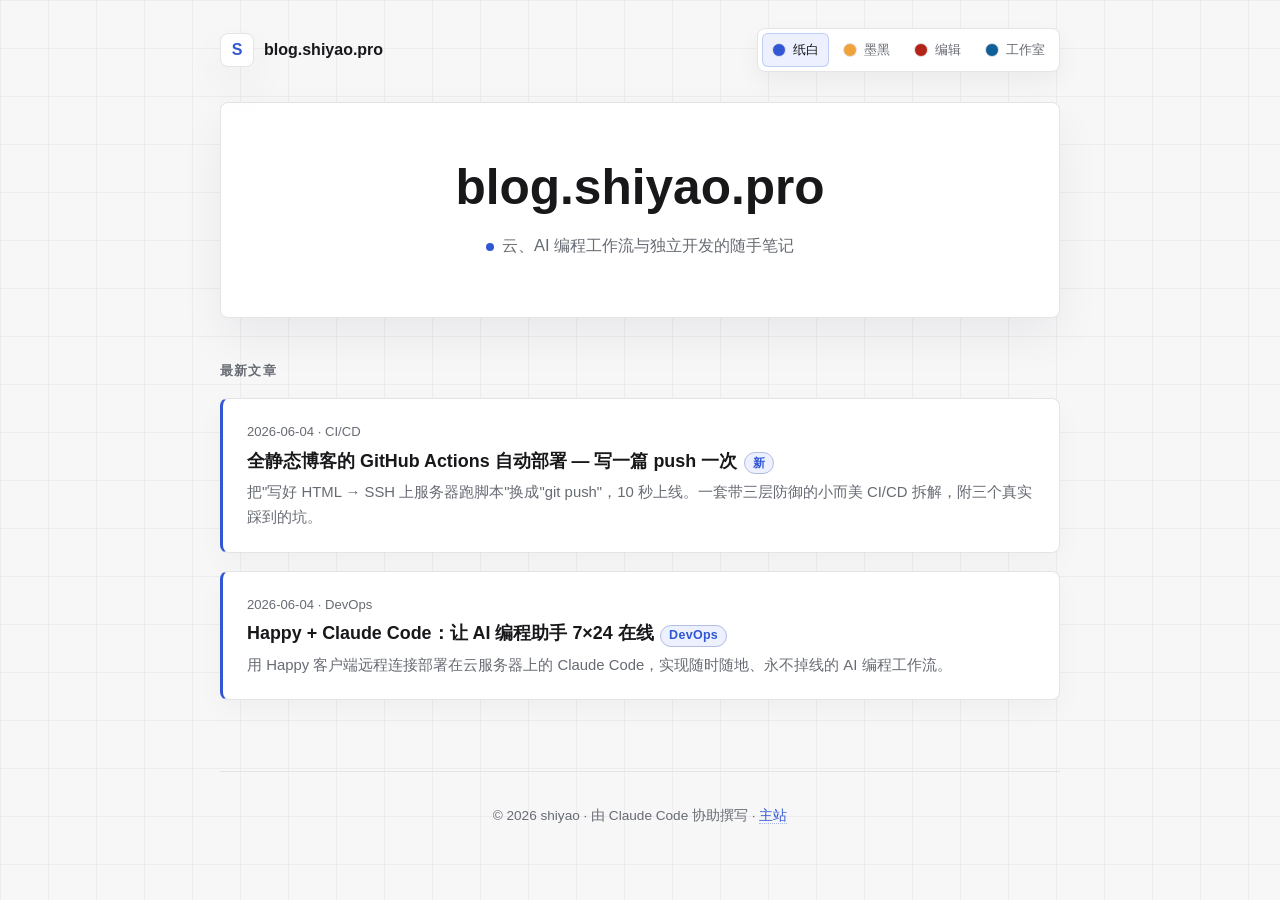
==== index.html @ 34e62436 "style: add blog theme switcher" ====
<!DOCTYPE html>
<html lang="zh-CN">
<head>
  <meta charset="UTF-8">
  <meta name="viewport" content="width=device-width, initial-scale=1.0">
  <title>blog.shiyao.pro · 文章列表</title>
  <meta name="description" content="shiyao 的技术博客 — 关于云、AI 编程工作流、独立开发的随手笔记。">
  <script>
    (() => {
      try {
        const theme = localStorage.getItem("blog-shiyao-theme") || "paper";
        document.documentElement.dataset.theme = theme;
      } catch {
        document.documentElement.dataset.theme = "paper";
      }
    })();
  </script>
  <link rel="stylesheet" href="theme.css?v=20260604-theme">
</head>
<body class="home">
  <div class="container">
    <nav class="site-nav" aria-label="站点导航">
      <a class="site-brand" href="/">blog.shiyao.pro</a>
      <div class="theme-switcher" aria-label="主题切换">
        <button class="theme-button" type="button" data-theme-choice="paper" aria-pressed="true">
          <span class="swatch" style="--swatch: #3157d5"></span>纸白
        </button>
        <button class="theme-button" type="button" data-theme-choice="ink" aria-pressed="false">
          <span class="swatch" style="--swatch: #f0a33a"></span>墨黑
        </button>
        <button class="theme-button" type="button" data-theme-choice="signal" aria-pressed="false">
          <span class="swatch" style="--swatch: #b42318"></span>编辑
        </button>
        <button class="theme-button" type="button" data-theme-choice="studio" aria-pressed="false">
          <span class="swatch" style="--swatch: #0f5f99"></span>工作室
        </button>
      </div>
    </nav>

    <header>
      <h1>blog.shiyao.pro</h1>
      <p class="tagline"><span class="dot"></span>云、AI 编程工作流与独立开发的随手笔记</p>
    </header>

    <div class="section-title">最新文章</div>

    <ul class="post-list">
      <li>
        <a class="post" href="blog-ci-github-actions.html">
          <div class="post-meta">2026-06-04 · CI/CD</div>
          <div class="post-title">全静态博客的 GitHub Actions 自动部署 — 写一篇 push 一次<span class="tag">新</span></div>
          <div class="post-summary">把"写好 HTML → SSH 上服务器跑脚本"换成"git push"，10 秒上线。一套带三层防御的小而美 CI/CD 拆解，附三个真实踩到的坑。</div>
        </a>
      </li>

      <li>
        <a class="post" href="happy-claude-247.html">
          <div class="post-meta">2026-06-04 · DevOps</div>
          <div class="post-title">Happy + Claude Code：让 AI 编程助手 7×24 在线<span class="tag">DevOps</span></div>
          <div class="post-summary">用 Happy 客户端远程连接部署在云服务器上的 Claude Code，实现随时随地、永不掉线的 AI 编程工作流。</div>
        </a>
      </li>
    </ul>

    <footer>
      <p>© 2026 shiyao · 由 Claude Code 协助撰写 · <a href="https://shiyao.pro">主站</a></p>
    </footer>
  </div>

  <script>
    (() => {
      const storageKey = "blog-shiyao-theme";
      const themes = new Set(["paper", "ink", "signal", "studio"]);
      const buttons = [...document.querySelectorAll("[data-theme-choice]")];
      const setTheme = (theme) => {
        const nextTheme = themes.has(theme) ? theme : "paper";
        document.documentElement.dataset.theme = nextTheme;
        try {
          localStorage.setItem(storageKey, nextTheme);
        } catch {}
        buttons.forEach((button) => {
          button.setAttribute("aria-pressed", String(button.dataset.themeChoice === nextTheme));
        });
      };

      let initialTheme = "paper";
      try {
        initialTheme = localStorage.getItem(storageKey) || "paper";
      } catch {}
      setTheme(initialTheme);
      buttons.forEach((button) => {
        button.addEventListener("click", () => setTheme(button.dataset.themeChoice));
      });
    })();
  </script>
</body>
</html>
---- theme.css ----
:root,
:root[data-theme="paper"] {
  --bg: #f7f7f8;
  --paper: #ffffff;
  --panel: #fbfbfc;
  --ink: #18181b;
  --muted: #676b73;
  --line: #e4e4e7;
  --accent: #3157d5;
  --accent-soft: #edf1ff;
  --warn: #b45309;
  --warn-soft: #fff7ed;
  --grid: rgba(228, 228, 231, 0.58);
  --shadow: 0 20px 45px rgba(24, 24, 27, 0.06);
  color-scheme: light;
}

:root[data-theme="ink"] {
  --bg: #101011;
  --paper: #171719;
  --panel: #1f1f23;
  --ink: #f4f4f5;
  --muted: #a5a5ad;
  --line: #303039;
  --accent: #f0a33a;
  --accent-soft: #2a2317;
  --warn: #fb923c;
  --warn-soft: #271b12;
  --grid: rgba(82, 82, 91, 0.3);
  --shadow: 0 24px 60px rgba(0, 0, 0, 0.28);
  color-scheme: dark;
}

:root[data-theme="signal"] {
  --bg: #fafafa;
  --paper: #ffffff;
  --panel: #f7f7f7;
  --ink: #171412;
  --muted: #6c625d;
  --line: #e4dfda;
  --accent: #b42318;
  --accent-soft: #fff1ef;
  --warn: #b45309;
  --warn-soft: #fff7ed;
  --grid: rgba(223, 218, 212, 0.66);
  --shadow: 0 20px 45px rgba(80, 52, 42, 0.07);
  color-scheme: light;
}

:root[data-theme="studio"] {
  --bg: #f4f6fb;
  --paper: #ffffff;
  --panel: #f0f3f8;
  --ink: #151927;
  --muted: #667085;
  --line: #dbe1ea;
  --accent: #0f5f99;
  --accent-soft: #e8f3fb;
  --warn: #a15c07;
  --warn-soft: #fff8e8;
  --grid: rgba(203, 213, 225, 0.58);
  --shadow: 0 22px 48px rgba(32, 48, 76, 0.08);
  color-scheme: light;
}

*, *::before, *::after {
  box-sizing: border-box;
}

html {
  scroll-behavior: smooth;
}

body {
  margin: 0;
  min-height: 100vh;
  padding: 28px 16px 48px;
  color: var(--ink);
  background:
    linear-gradient(90deg, var(--grid) 1px, transparent 1px),
    linear-gradient(180deg, var(--grid) 1px, transparent 1px),
    var(--bg);
  background-size: 48px 48px;
  font-family: ui-sans-serif, -apple-system, BlinkMacSystemFont, "PingFang SC",
    "Microsoft YaHei", "Segoe UI", Arial, sans-serif;
  line-height: 1.72;
}

a {
  color: var(--accent);
  text-decoration: none;
  border-bottom: 1px dotted color-mix(in srgb, var(--accent) 40%, transparent);
}

a:hover {
  border-bottom-style: solid;
}

.container {
  width: min(100%, 900px);
  margin: 0 auto;
}

.home .container {
  max-width: 840px;
}

.site-nav {
  display: flex;
  align-items: center;
  justify-content: space-between;
  gap: 18px;
  margin-bottom: 30px;
}

.site-brand {
  display: inline-flex;
  align-items: center;
  gap: 10px;
  color: var(--ink);
  border: 0;
  font-weight: 700;
}

.site-brand::before {
  content: "S";
  width: 34px;
  height: 34px;
  display: grid;
  place-items: center;
  border: 1px solid var(--line);
  border-radius: 8px;
  background: var(--paper);
  color: var(--accent);
  box-shadow: var(--shadow);
}

.theme-switcher {
  display: inline-flex;
  align-items: center;
  gap: 4px;
  padding: 4px;
  border: 1px solid var(--line);
  border-radius: 8px;
  background: var(--paper);
  box-shadow: 0 10px 24px rgba(24, 24, 27, 0.05);
}

.theme-button {
  display: inline-flex;
  align-items: center;
  gap: 7px;
  min-height: 34px;
  padding: 0 10px;
  border: 0;
  border-radius: 6px;
  background: transparent;
  color: var(--muted);
  font: inherit;
  font-size: 13px;
  cursor: pointer;
}

.theme-button:hover,
.theme-button[aria-pressed="true"] {
  background: var(--accent-soft);
  color: var(--ink);
}

.theme-button[aria-pressed="true"] {
  box-shadow: inset 0 0 0 1px color-mix(in srgb, var(--accent) 24%, transparent);
}

.swatch {
  width: 14px;
  height: 14px;
  border: 1px solid var(--line);
  border-radius: 50%;
  background: var(--swatch);
}

header {
  margin-bottom: 42px;
  padding: clamp(34px, 6vw, 58px);
  border: 1px solid var(--line);
  border-radius: 8px;
  background: var(--paper);
  box-shadow: var(--shadow);
  text-align: center;
}

h1 {
  margin: 0;
  color: var(--ink);
  font-size: clamp(2rem, 5vw, 3.1rem);
  line-height: 1.08;
  letter-spacing: 0;
}

.tagline,
.subtitle {
  max-width: 720px;
  margin: 16px auto 0;
  color: var(--muted);
  font-size: 1.03rem;
}

.meta {
  margin-top: 18px;
  color: var(--muted);
  font-size: 0.88rem;
}

.dot {
  display: inline-block;
  width: 8px;
  height: 8px;
  margin-right: 8px;
  border-radius: 50%;
  background: var(--accent);
}

.badge,
.tag {
  display: inline-block;
  border: 1px solid color-mix(in srgb, var(--accent) 28%, var(--line));
  border-radius: 999px;
  background: var(--accent-soft);
  color: var(--accent);
  font-size: 0.78rem;
  font-weight: 700;
  letter-spacing: 0.3px;
}

.badge {
  padding: 0.32rem 0.9rem;
  margin-bottom: 18px;
}

.tag {
  padding: 0.1rem 0.5rem;
  margin-left: 0.4rem;
}

.section-title {
  margin: 34px 0 16px;
  color: var(--muted);
  font-size: 0.82rem;
  font-weight: 700;
  letter-spacing: 1.2px;
  text-transform: uppercase;
}

.post-list {
  display: grid;
  gap: 12px;
  padding: 0;
  list-style: none;
}

.post {
  display: block;
  padding: 22px 24px;
  border: 1px solid var(--line);
  border-left: 3px solid var(--accent);
  border-radius: 8px;
  background: var(--paper);
  color: inherit;
  box-shadow: 0 10px 28px rgba(24, 24, 27, 0.035);
  transition: transform 160ms ease, border-color 160ms ease, background 160ms ease;
}

.post:hover {
  transform: translateY(-2px);
  border-color: color-mix(in srgb, var(--accent) 36%, var(--line));
  background: var(--panel);
}

.post-meta {
  margin-bottom: 5px;
  color: var(--muted);
  font-size: 0.82rem;
}

.post-title {
  margin-bottom: 6px;
  color: var(--ink);
  font-size: 1.12rem;
  font-weight: 700;
  line-height: 1.35;
}

.post-summary {
  color: var(--muted);
  font-size: 0.93rem;
  line-height: 1.65;
}

h2 {
  margin: 2.5rem 0 1rem;
  padding-left: 0.9rem;
  border-left: 3px solid var(--accent);
  color: var(--ink);
  font-size: 1.45rem;
  letter-spacing: 0;
}

h3 {
  margin: 1.5rem 0 0.6rem;
  color: var(--accent);
  font-size: 1.13rem;
}

h4 {
  margin: 0 0 0.4rem;
  color: var(--accent);
  font-size: 1rem;
}

p {
  margin: 0 0 1rem;
  color: color-mix(in srgb, var(--ink) 88%, var(--muted));
}

strong {
  color: var(--ink);
}

ul, ol {
  margin: 0 0 1rem;
  padding-left: 1.4rem;
}

li {
  margin-bottom: 0.4rem;
  color: color-mix(in srgb, var(--ink) 88%, var(--muted));
}

li::marker {
  color: var(--accent);
}

.card {
  margin: 1.2rem 0;
  padding: 1.4rem;
  border: 1px solid var(--line);
  border-radius: 8px;
  background: var(--paper);
  box-shadow: 0 12px 30px rgba(24, 24, 27, 0.04);
}

.card.highlight {
  border-color: color-mix(in srgb, var(--accent) 28%, var(--line));
  background: var(--accent-soft);
}

.card.warn,
.pitfall {
  border-color: color-mix(in srgb, var(--warn) 32%, var(--line));
  background: var(--warn-soft);
}

table {
  width: 100%;
  margin: 1rem 0;
  border-collapse: collapse;
  font-size: 0.95rem;
}

th,
td {
  padding: 0.72rem 0.9rem;
  border-bottom: 1px solid var(--line);
  text-align: left;
  vertical-align: top;
}

th {
  color: var(--accent);
  font-weight: 700;
}

code {
  border-radius: 4px;
  background: color-mix(in srgb, var(--ink) 9%, transparent);
  color: var(--ink);
  font-family: "JetBrains Mono", "Fira Code", Consolas, Monaco, monospace;
  font-size: 0.9em;
  padding: 0.08rem 0.36rem;
}

pre {
  margin: 1rem 0;
  padding: 1rem 1.15rem;
  overflow-x: auto;
  border: 1px solid var(--line);
  border-radius: 8px;
  background: color-mix(in srgb, var(--ink) 7%, var(--paper));
  font-size: 0.88rem;
  line-height: 1.58;
}

pre code {
  padding: 0;
  background: transparent;
}

.flow {
  display: flex;
  align-items: center;
  justify-content: space-between;
  gap: 0.5rem;
  flex-wrap: wrap;
  margin: 1.5rem 0;
  padding: 1.1rem;
  border: 1px solid var(--line);
  border-radius: 8px;
  background: var(--panel);
}

.flow-item {
  flex: 1;
  min-width: 110px;
  padding: 0.85rem 0.55rem;
  border-radius: 8px;
  background: var(--paper);
  text-align: center;
  font-size: 0.9rem;
}

.flow-item .emoji {
  display: block;
  margin-bottom: 0.3rem;
  font-size: 1.45rem;
}

.flow-arrow {
  color: var(--accent);
  font-size: 1.2rem;
}

.feature-grid {
  display: grid;
  grid-template-columns: repeat(auto-fit, minmax(220px, 1fr));
  gap: 1rem;
  margin: 1.5rem 0;
}

.feature {
  padding: 1.1rem;
  border: 1px solid var(--line);
  border-left: 3px solid var(--accent);
  border-radius: 8px;
  background: var(--paper);
}

.feature p {
  margin: 0;
  color: var(--muted);
  font-size: 0.9rem;
}

.pitfall {
  margin: 1rem 0;
  padding: 1rem 1.2rem;
  border-left: 3px solid var(--warn);
  border-radius: 0 8px 8px 0;
}

.pitfall .label {
  display: inline-block;
  margin-bottom: 0.5rem;
  padding: 0.15rem 0.6rem;
  border-radius: 4px;
  background: color-mix(in srgb, var(--warn) 14%, transparent);
  color: var(--warn);
  font-size: 0.78rem;
}

.empty {
  padding: 2rem;
  color: var(--muted);
  text-align: center;
  font-style: italic;
}

footer {
  margin-top: 4rem;
  padding-top: 2rem;
  border-top: 1px solid var(--line);
  color: var(--muted);
  text-align: center;
  font-size: 0.85rem;
}

footer p {
  color: var(--muted);
}

@media (max-width: 700px) {
  body {
    padding: 18px 12px 38px;
  }

  .site-nav {
    align-items: flex-start;
    flex-direction: column;
  }

  .theme-switcher {
    width: 100%;
    overflow-x: auto;
  }

  .theme-button {
    white-space: nowrap;
  }

  header {
    padding: 28px 22px;
  }

  .flow {
    flex-direction: column;
  }

  .flow-arrow {
    transform: rotate(90deg);
  }
}
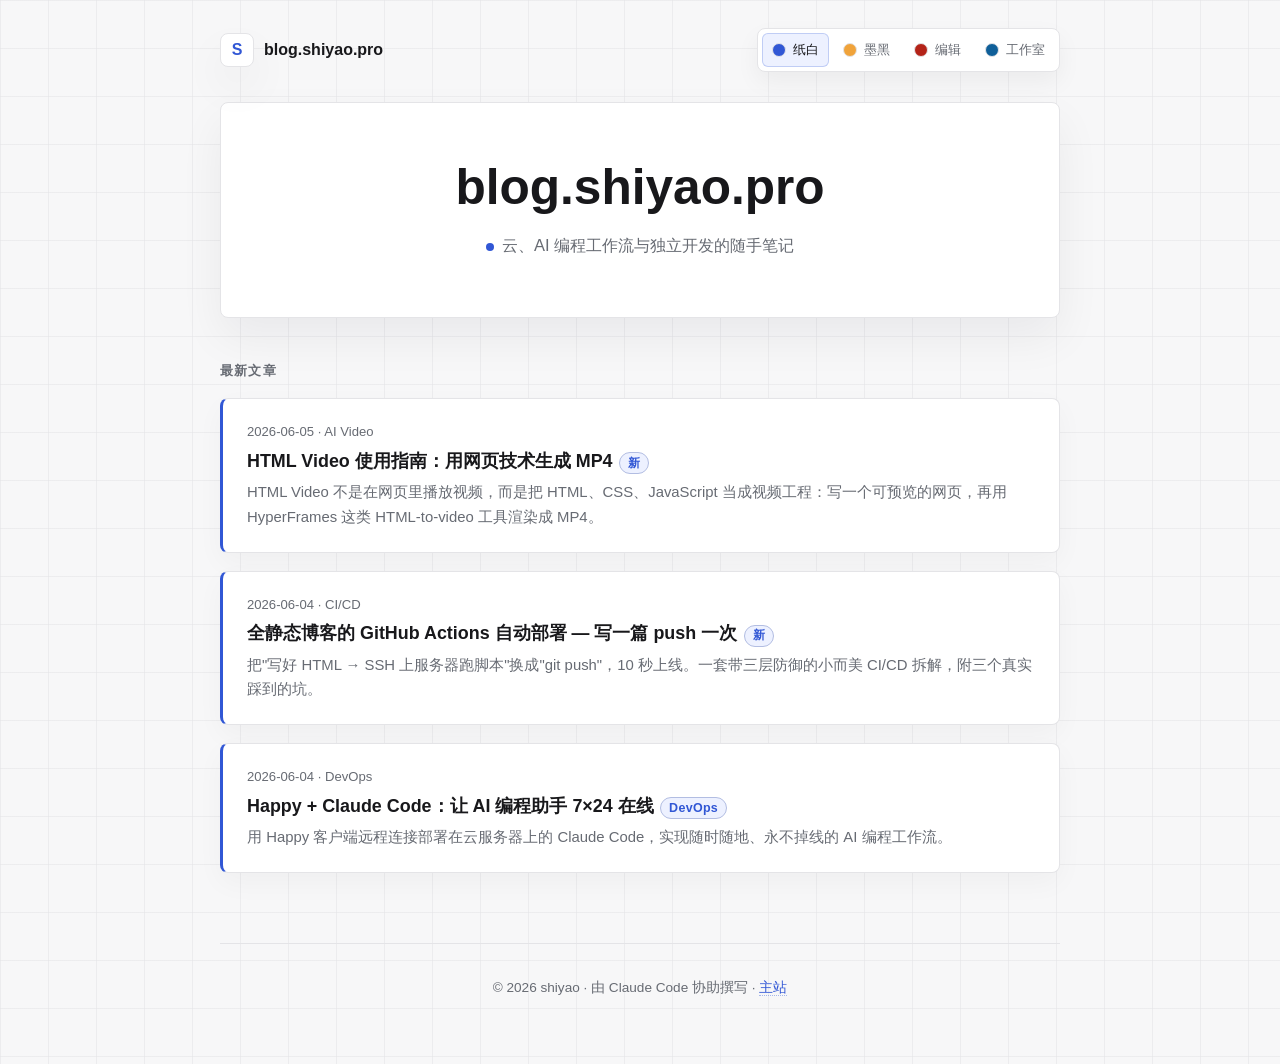
==== commit 18043980: "post: HTML Video 使用指南" ====
--- a/index.html
+++ b/index.html
@@ -45,6 +45,14 @@
     <div class="section-title">最新文章</div>
 
     <ul class="post-list">
+      <li>
+        <a class="post" href="html-video-guide.html">
+          <div class="post-meta">2026-06-05 · AI Video</div>
+          <div class="post-title">HTML Video 使用指南：用网页技术生成 MP4<span class="tag">新</span></div>
+          <div class="post-summary">HTML Video 不是在网页里播放视频，而是把 HTML、CSS、JavaScript 当成视频工程：写一个可预览的网页，再用 HyperFrames 这类 HTML-to-video 工具渲染成 MP4。</div>
+        </a>
+      </li>
+
       <li>
         <a class="post" href="blog-ci-github-actions.html">
           <div class="post-meta">2026-06-04 · CI/CD</div>
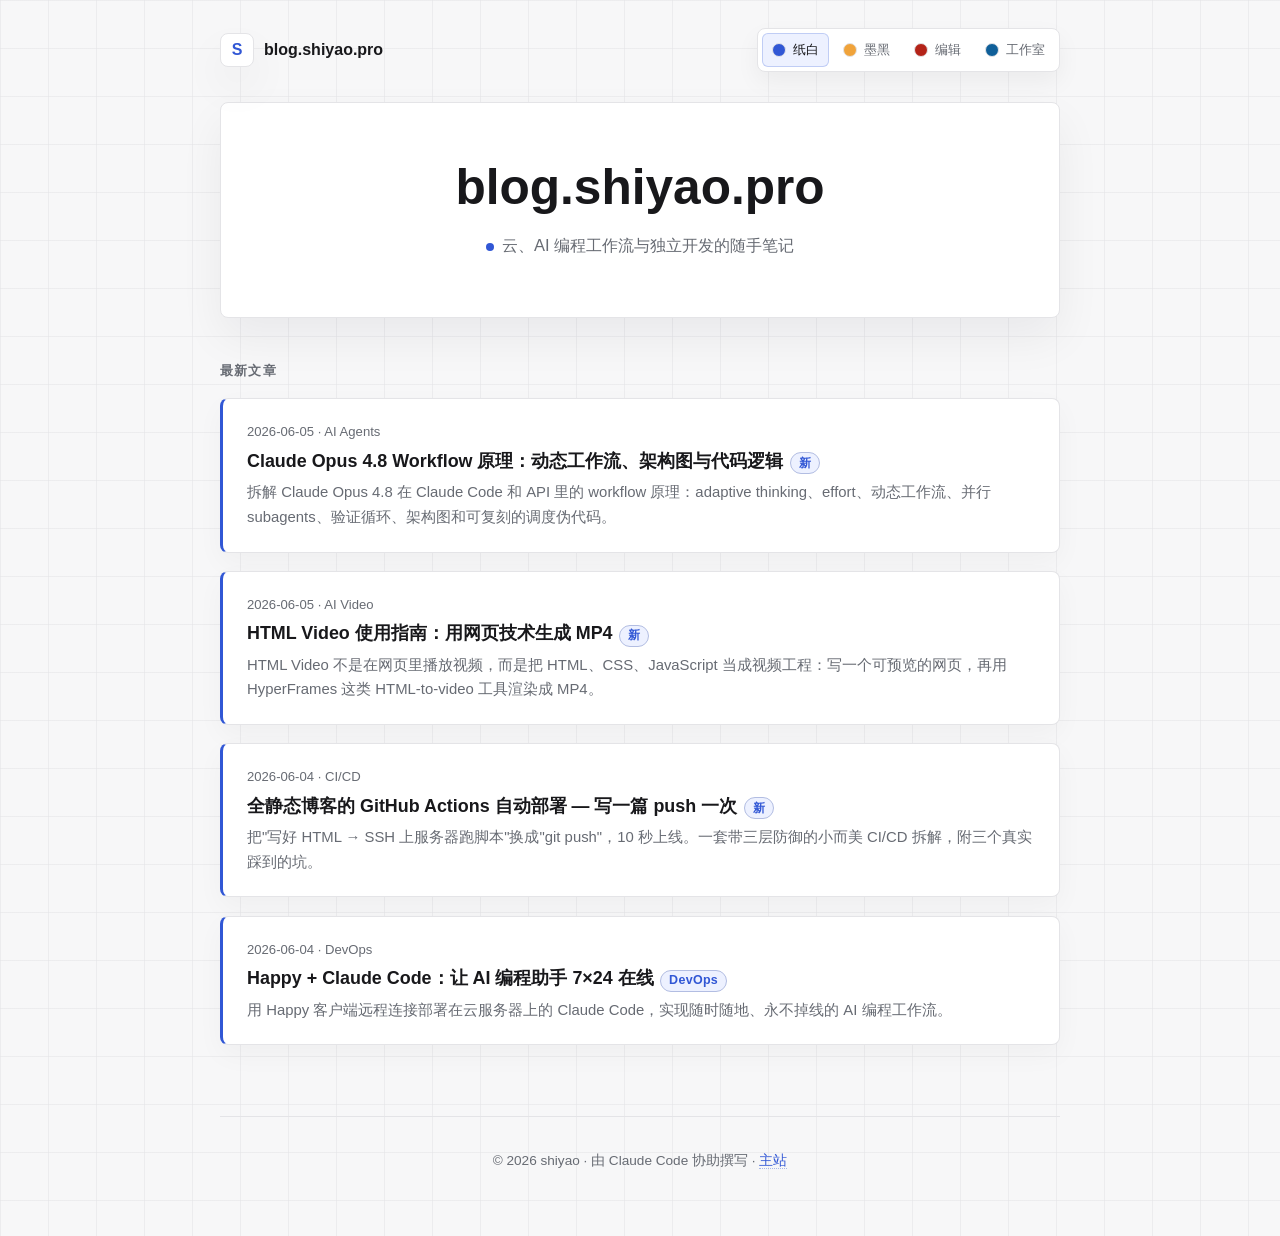
==== commit fb1acea3: "post: Claude Opus 4.8 workflow 原理" ====
--- a/index.html
+++ b/index.html
@@ -45,6 +45,14 @@
     <div class="section-title">最新文章</div>
 
     <ul class="post-list">
+      <li>
+        <a class="post" href="claude-opus-48-workflow.html">
+          <div class="post-meta">2026-06-05 · AI Agents</div>
+          <div class="post-title">Claude Opus 4.8 Workflow 原理：动态工作流、架构图与代码逻辑<span class="tag">新</span></div>
+          <div class="post-summary">拆解 Claude Opus 4.8 在 Claude Code 和 API 里的 workflow 原理：adaptive thinking、effort、动态工作流、并行 subagents、验证循环、架构图和可复刻的调度伪代码。</div>
+        </a>
+      </li>
+
       <li>
         <a class="post" href="html-video-guide.html">
           <div class="post-meta">2026-06-05 · AI Video</div>
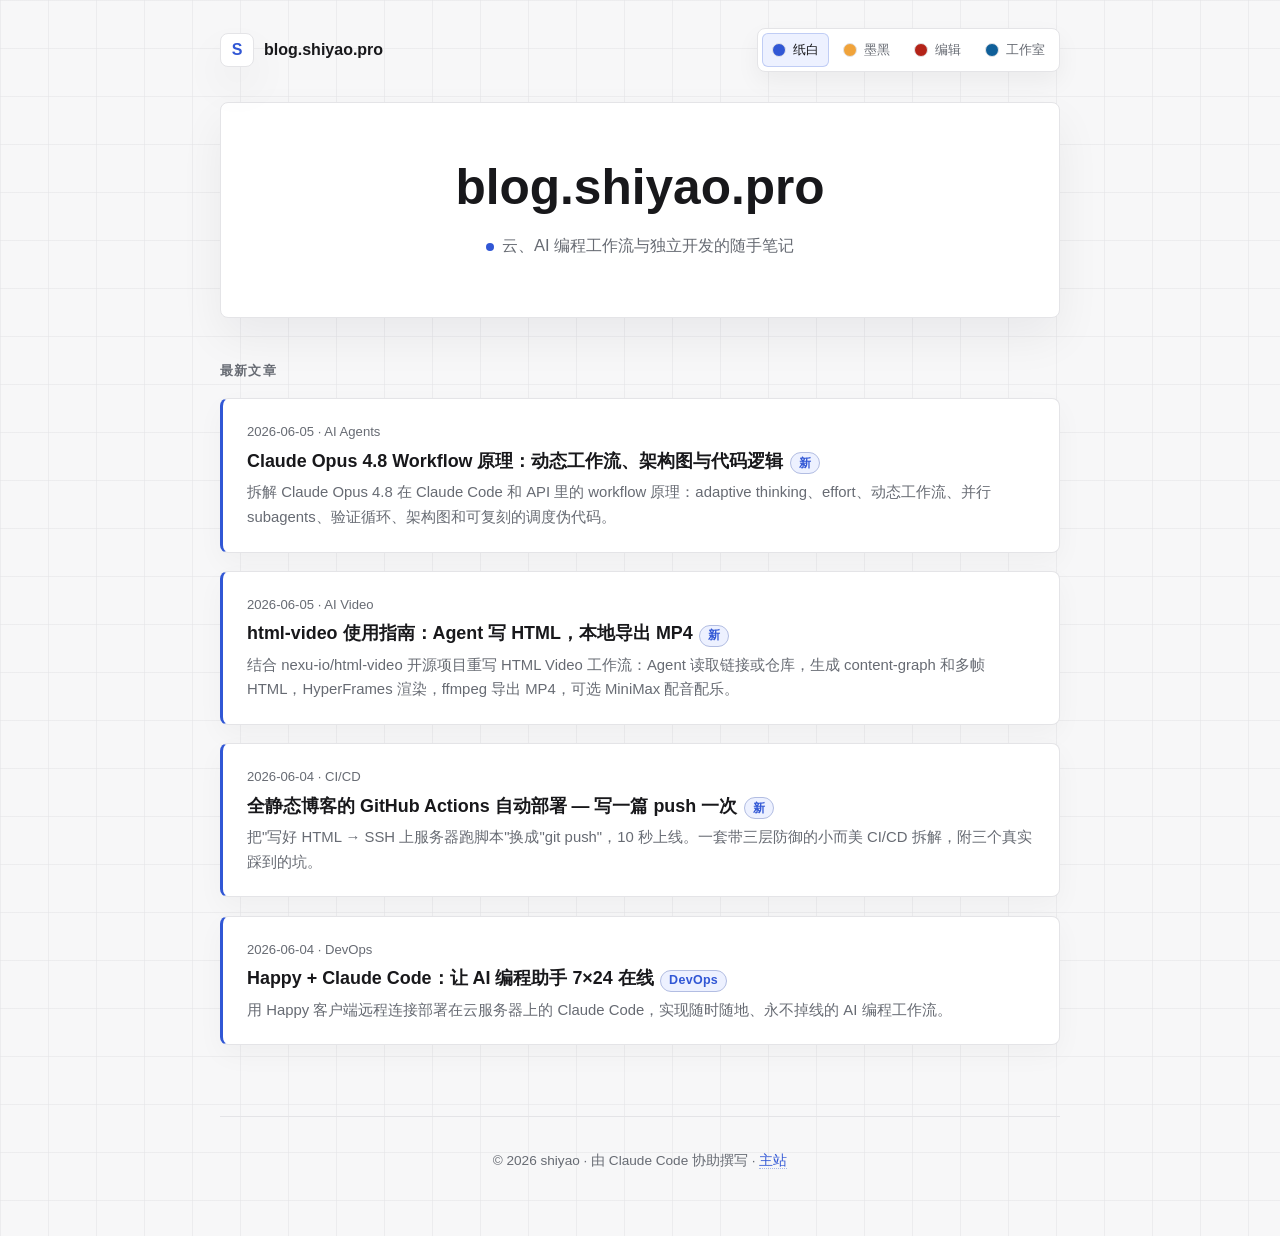
==== commit 35f1fdd1: "post: update html-video guide" ====
--- a/index.html
+++ b/index.html
@@ -56,8 +56,8 @@
       <li>
         <a class="post" href="html-video-guide.html">
           <div class="post-meta">2026-06-05 · AI Video</div>
-          <div class="post-title">HTML Video 使用指南：用网页技术生成 MP4<span class="tag">新</span></div>
-          <div class="post-summary">HTML Video 不是在网页里播放视频，而是把 HTML、CSS、JavaScript 当成视频工程：写一个可预览的网页，再用 HyperFrames 这类 HTML-to-video 工具渲染成 MP4。</div>
+          <div class="post-title">html-video 使用指南：Agent 写 HTML，本地导出 MP4<span class="tag">新</span></div>
+          <div class="post-summary">结合 nexu-io/html-video 开源项目重写 HTML Video 工作流：Agent 读取链接或仓库，生成 content-graph 和多帧 HTML，HyperFrames 渲染，ffmpeg 导出 MP4，可选 MiniMax 配音配乐。</div>
         </a>
       </li>
 
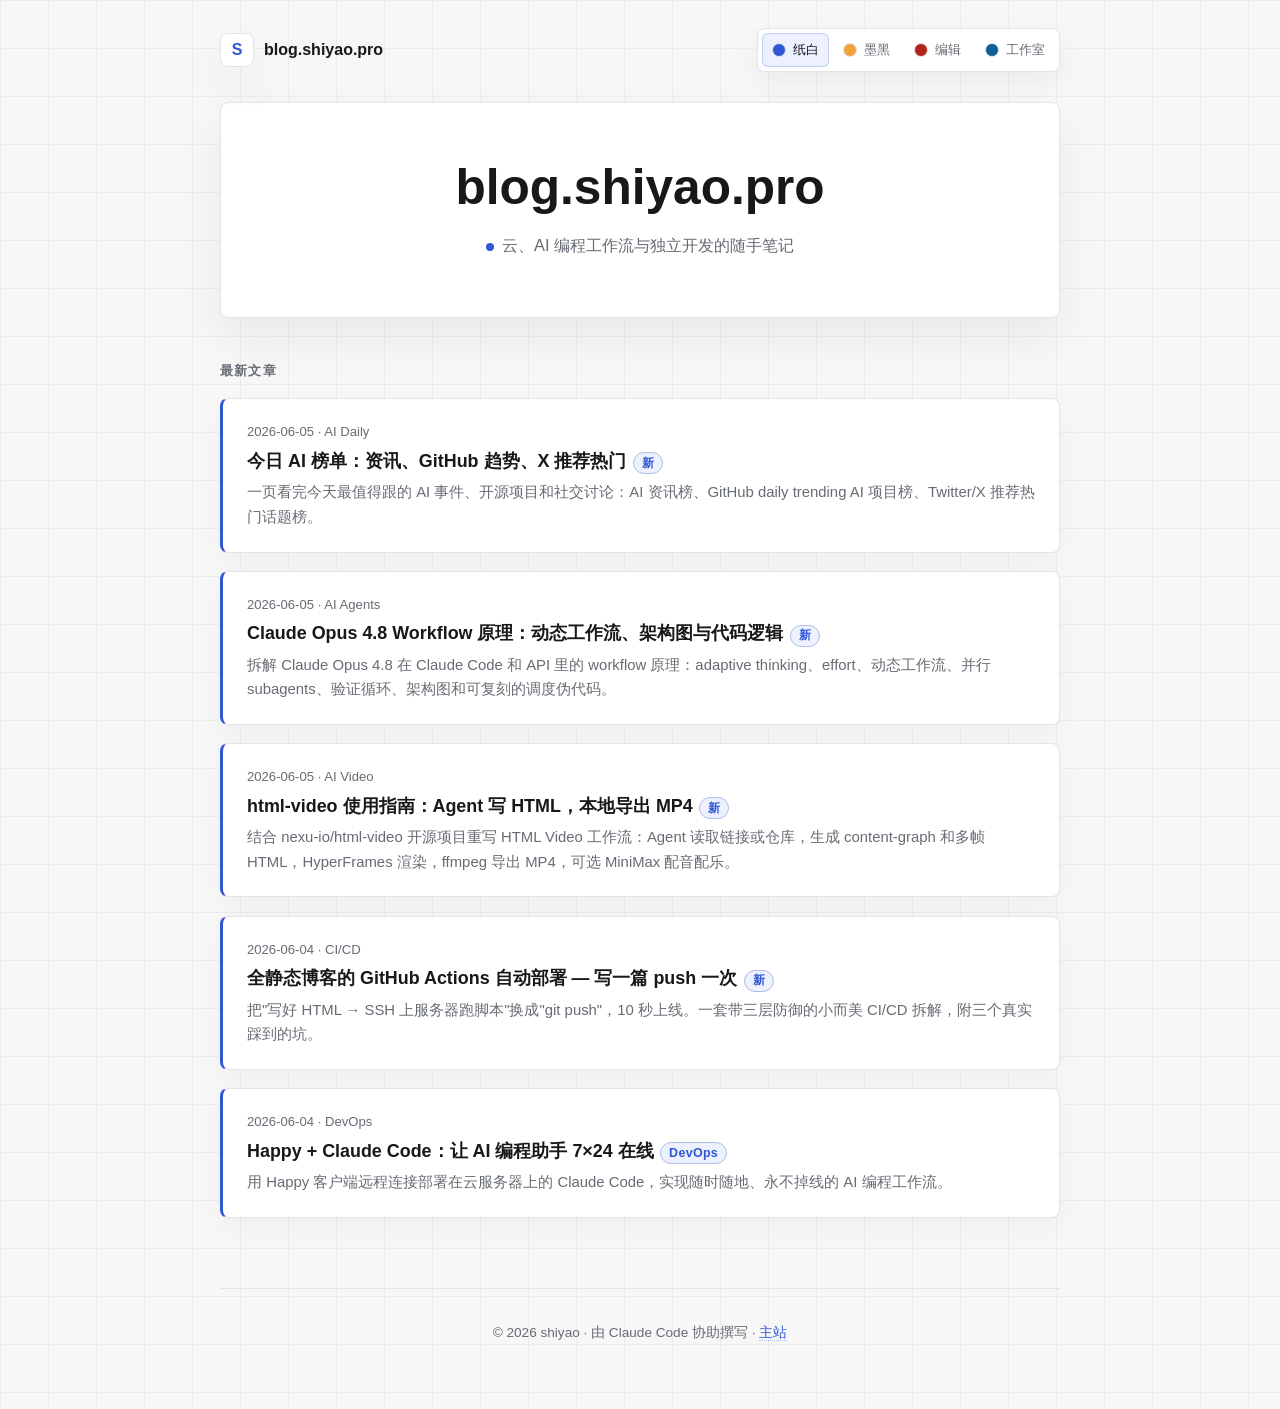
==== commit 575fa4a8: "post: add AI daily rankings" ====
--- a/index.html
+++ b/index.html
@@ -45,6 +45,14 @@
     <div class="section-title">最新文章</div>
 
     <ul class="post-list">
+      <li>
+        <a class="post" href="ai-daily-rankings-2026-06-05.html">
+          <div class="post-meta">2026-06-05 · AI Daily</div>
+          <div class="post-title">今日 AI 榜单：资讯、GitHub 趋势、X 推荐热门<span class="tag">新</span></div>
+          <div class="post-summary">一页看完今天最值得跟的 AI 事件、开源项目和社交讨论：AI 资讯榜、GitHub daily trending AI 项目榜、Twitter/X 推荐热门话题榜。</div>
+        </a>
+      </li>
+
       <li>
         <a class="post" href="claude-opus-48-workflow.html">
           <div class="post-meta">2026-06-05 · AI Agents</div>
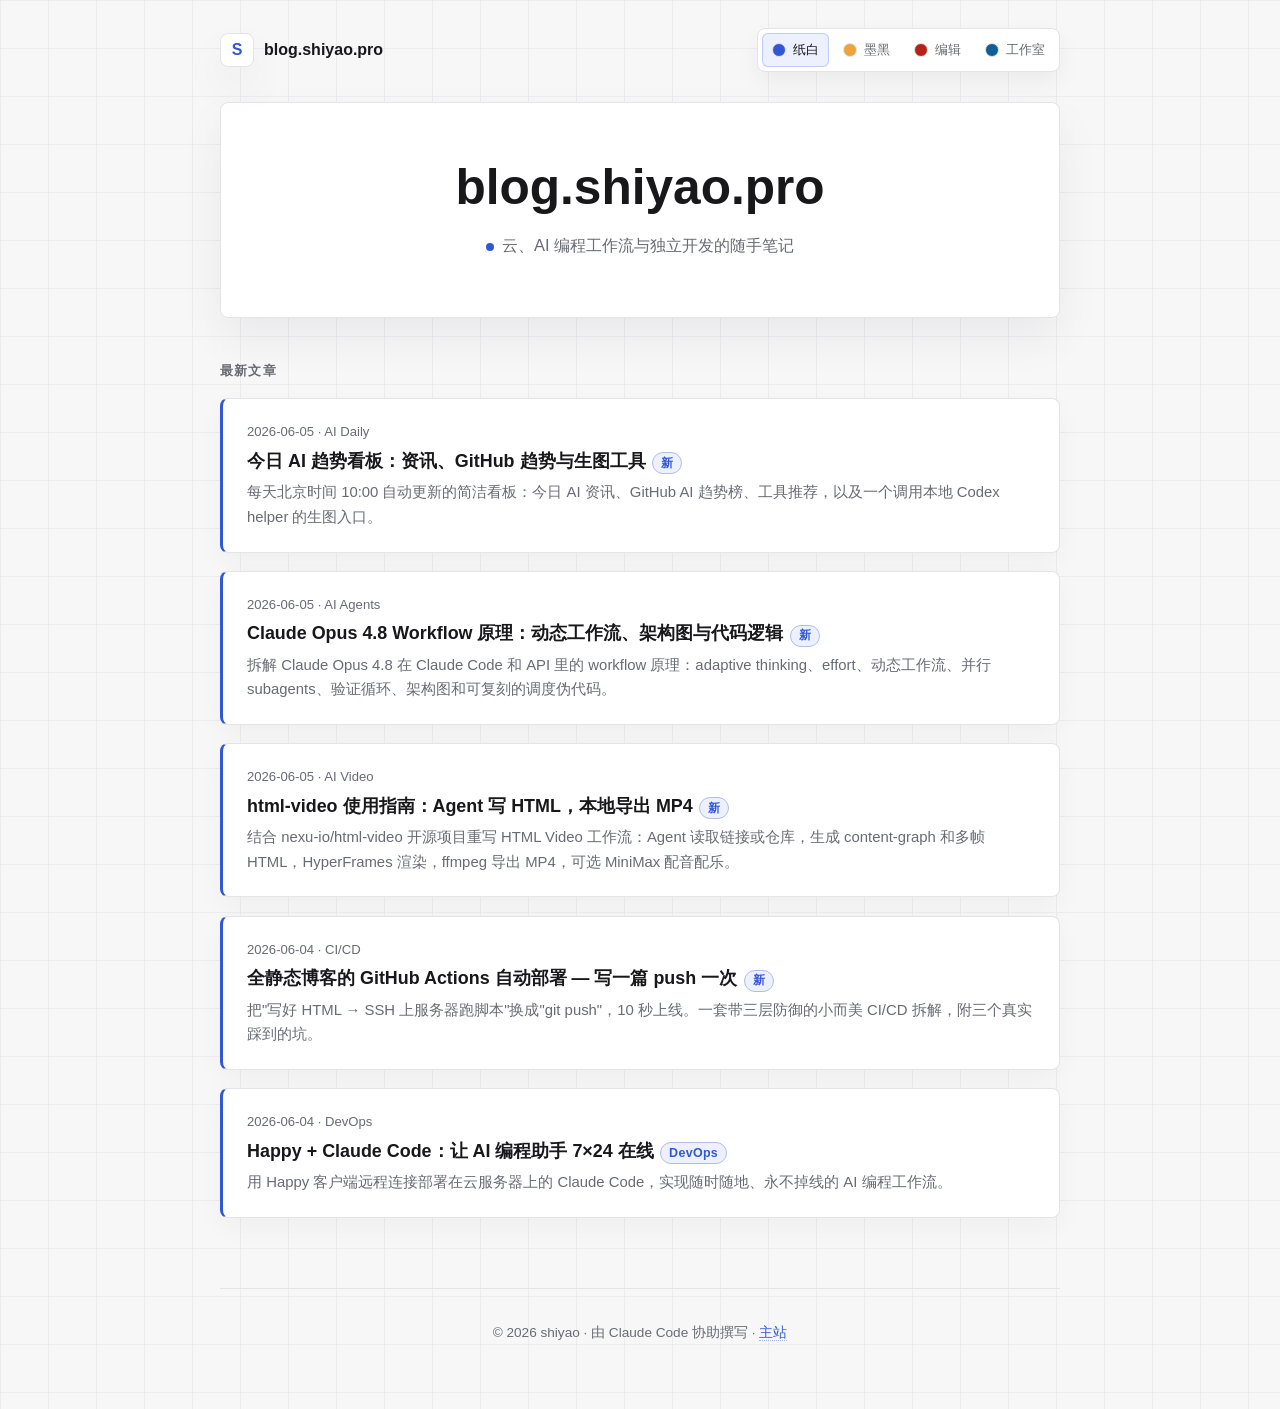
==== commit 3467e88a: "feat: add automated AI daily dashboard" ====
--- a/index.html
+++ b/index.html
@@ -46,10 +46,10 @@
 
     <ul class="post-list">
       <li>
-        <a class="post" href="ai-daily-rankings-2026-06-05.html">
+        <a class="post" href="ai-daily.html">
           <div class="post-meta">2026-06-05 · AI Daily</div>
-          <div class="post-title">今日 AI 榜单：资讯、GitHub 趋势、X 推荐热门<span class="tag">新</span></div>
-          <div class="post-summary">一页看完今天最值得跟的 AI 事件、开源项目和社交讨论：AI 资讯榜、GitHub daily trending AI 项目榜、Twitter/X 推荐热门话题榜。</div>
+          <div class="post-title">今日 AI 趋势看板：资讯、GitHub 趋势与生图工具<span class="tag">新</span></div>
+          <div class="post-summary">每天北京时间 10:00 自动更新的简洁看板：今日 AI 资讯、GitHub AI 趋势榜、工具推荐，以及一个调用本地 Codex helper 的生图入口。</div>
         </a>
       </li>
 
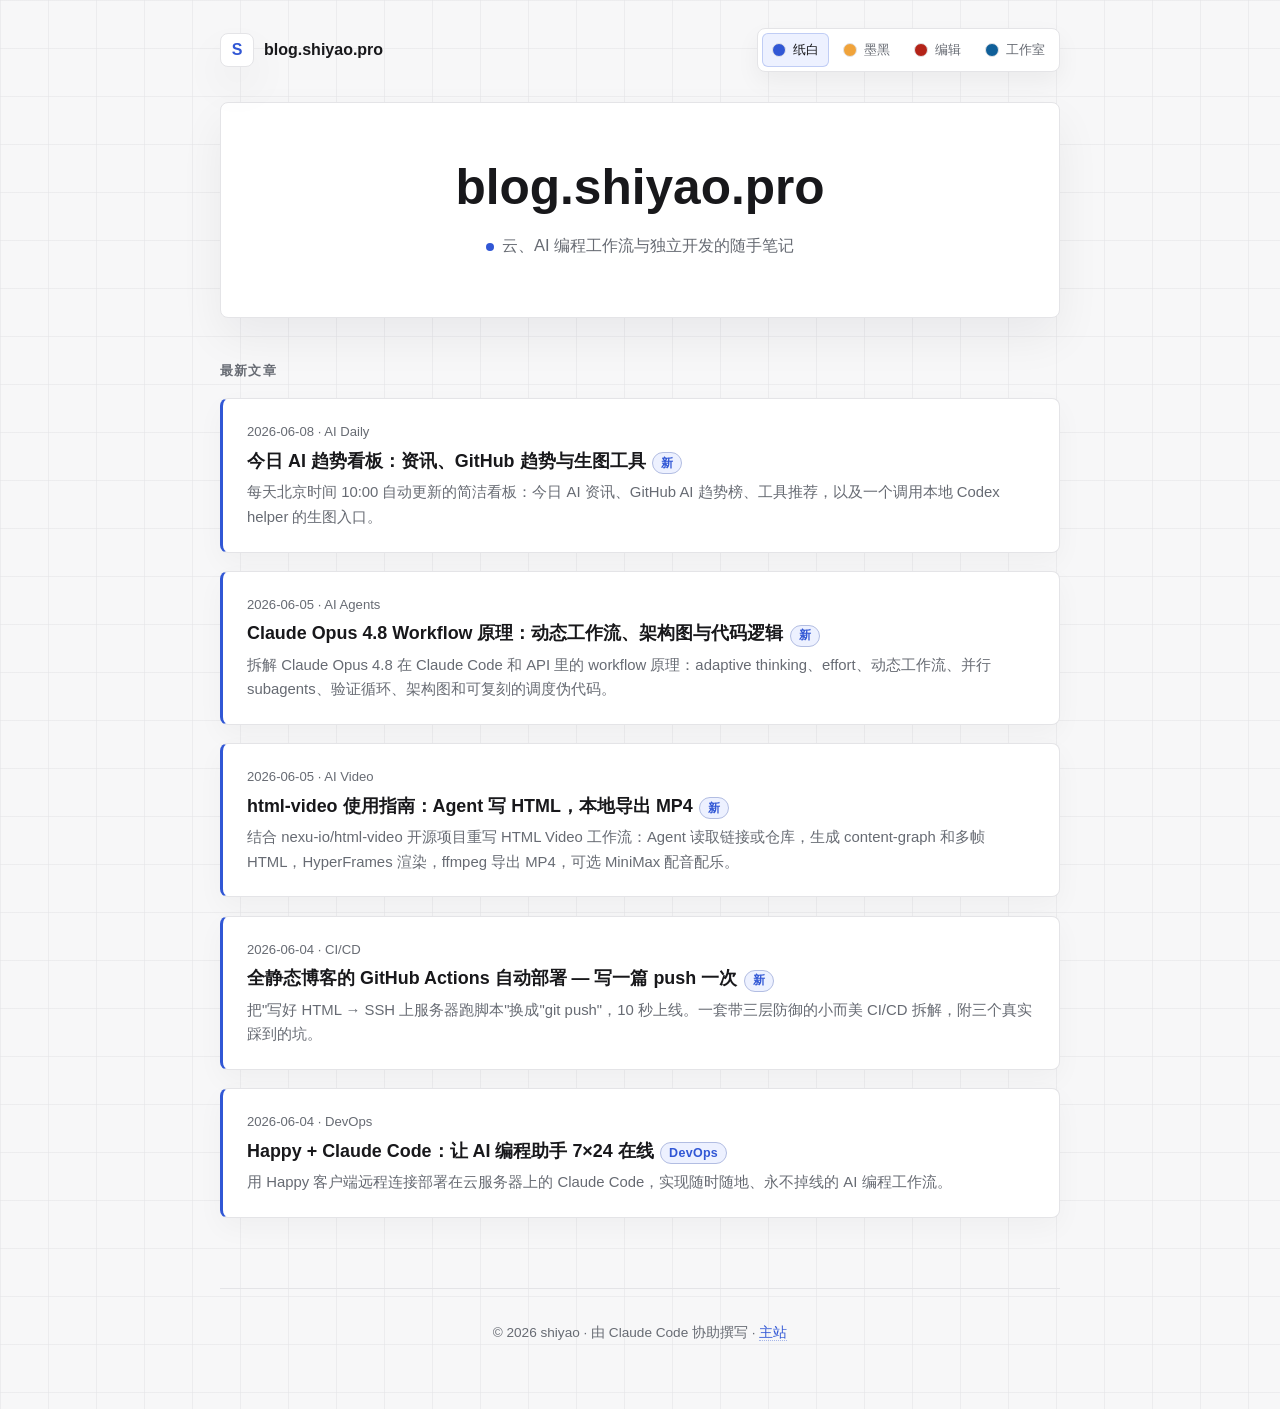
==== commit 07a558f4: "chore: update AI daily trends" ====
--- a/index.html
+++ b/index.html
@@ -47,7 +47,7 @@
     <ul class="post-list">
       <li>
         <a class="post" href="ai-daily.html">
-          <div class="post-meta">2026-06-05 · AI Daily</div>
+          <div class="post-meta">2026-06-08 · AI Daily</div>
           <div class="post-title">今日 AI 趋势看板：资讯、GitHub 趋势与生图工具<span class="tag">新</span></div>
           <div class="post-summary">每天北京时间 10:00 自动更新的简洁看板：今日 AI 资讯、GitHub AI 趋势榜、工具推荐，以及一个调用本地 Codex helper 的生图入口。</div>
         </a>
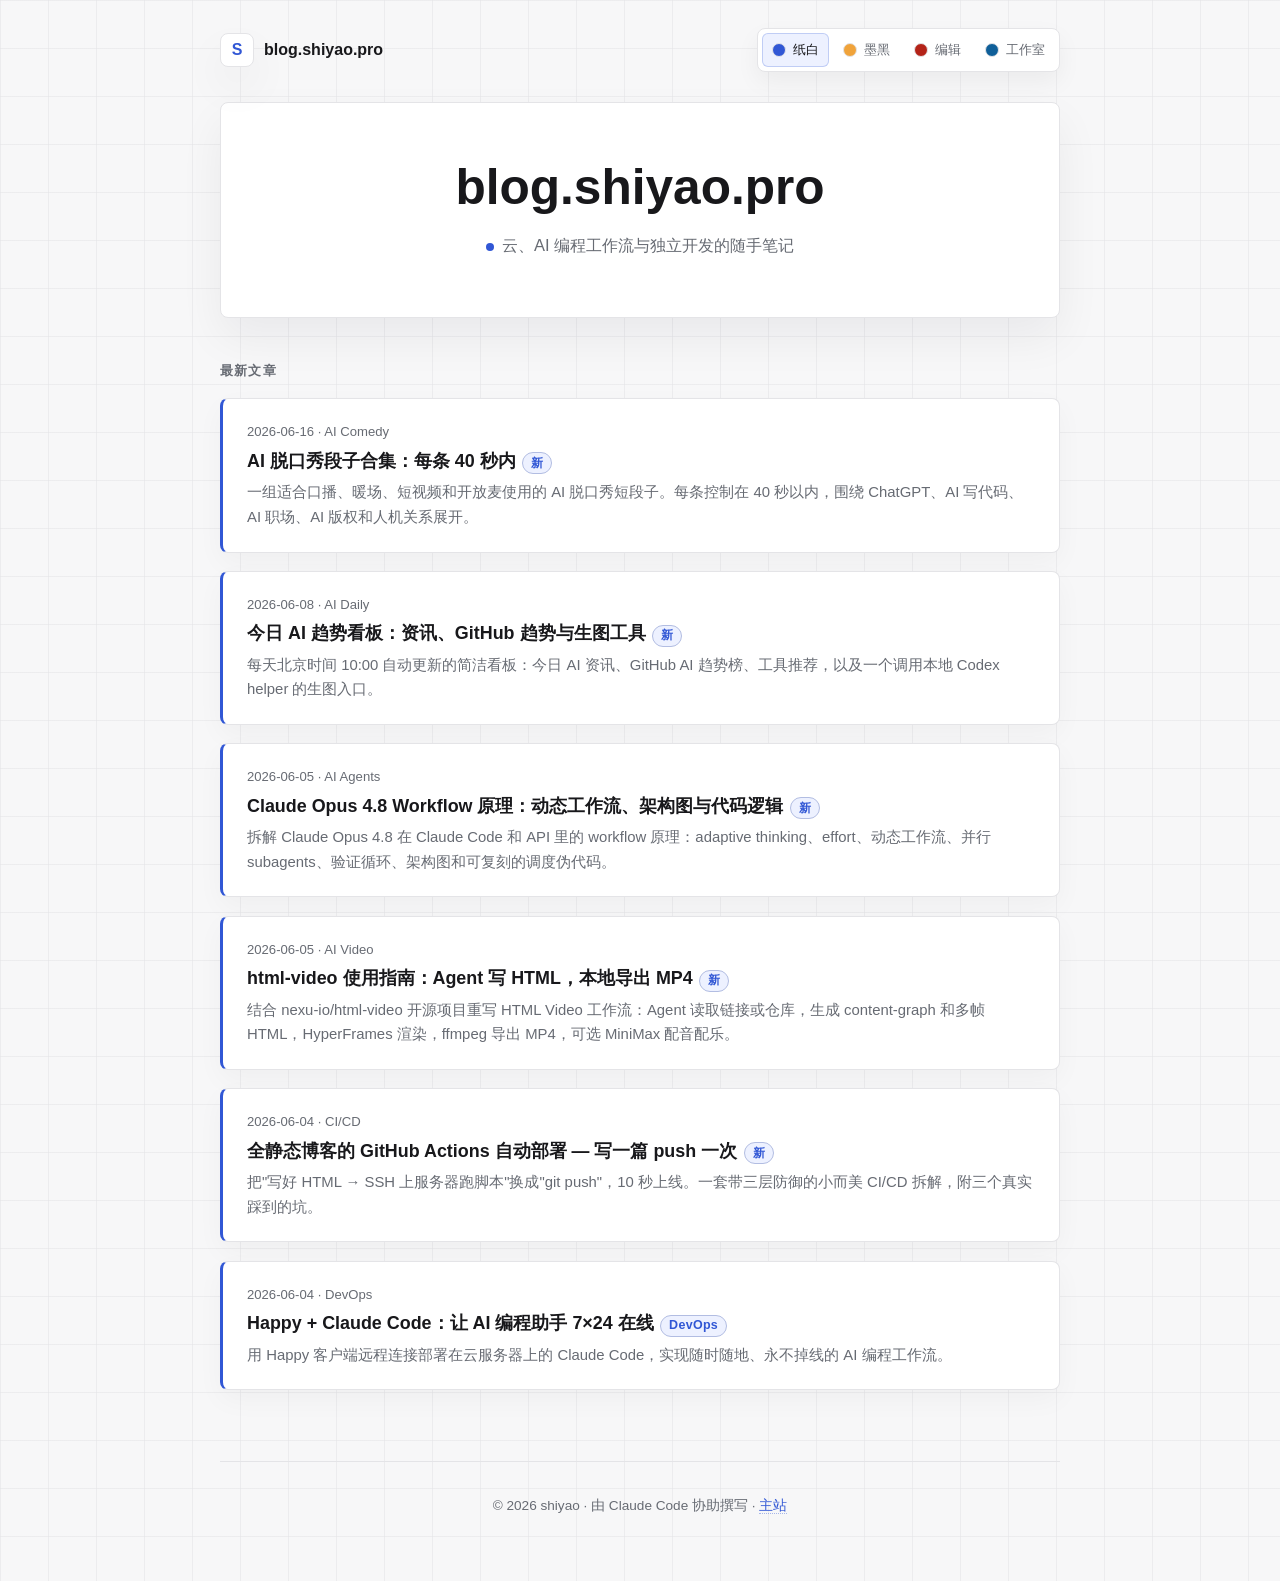
==== commit f983eca5: "post: add AI standup bits" ====
--- a/index.html
+++ b/index.html
@@ -45,6 +45,14 @@
     <div class="section-title">最新文章</div>
 
     <ul class="post-list">
+      <li>
+        <a class="post" href="ai-standup-bits-40s.html">
+          <div class="post-meta">2026-06-16 · AI Comedy</div>
+          <div class="post-title">AI 脱口秀段子合集：每条 40 秒内<span class="tag">新</span></div>
+          <div class="post-summary">一组适合口播、暖场、短视频和开放麦使用的 AI 脱口秀短段子。每条控制在 40 秒以内，围绕 ChatGPT、AI 写代码、AI 职场、AI 版权和人机关系展开。</div>
+        </a>
+      </li>
+
       <li>
         <a class="post" href="ai-daily.html">
           <div class="post-meta">2026-06-08 · AI Daily</div>
